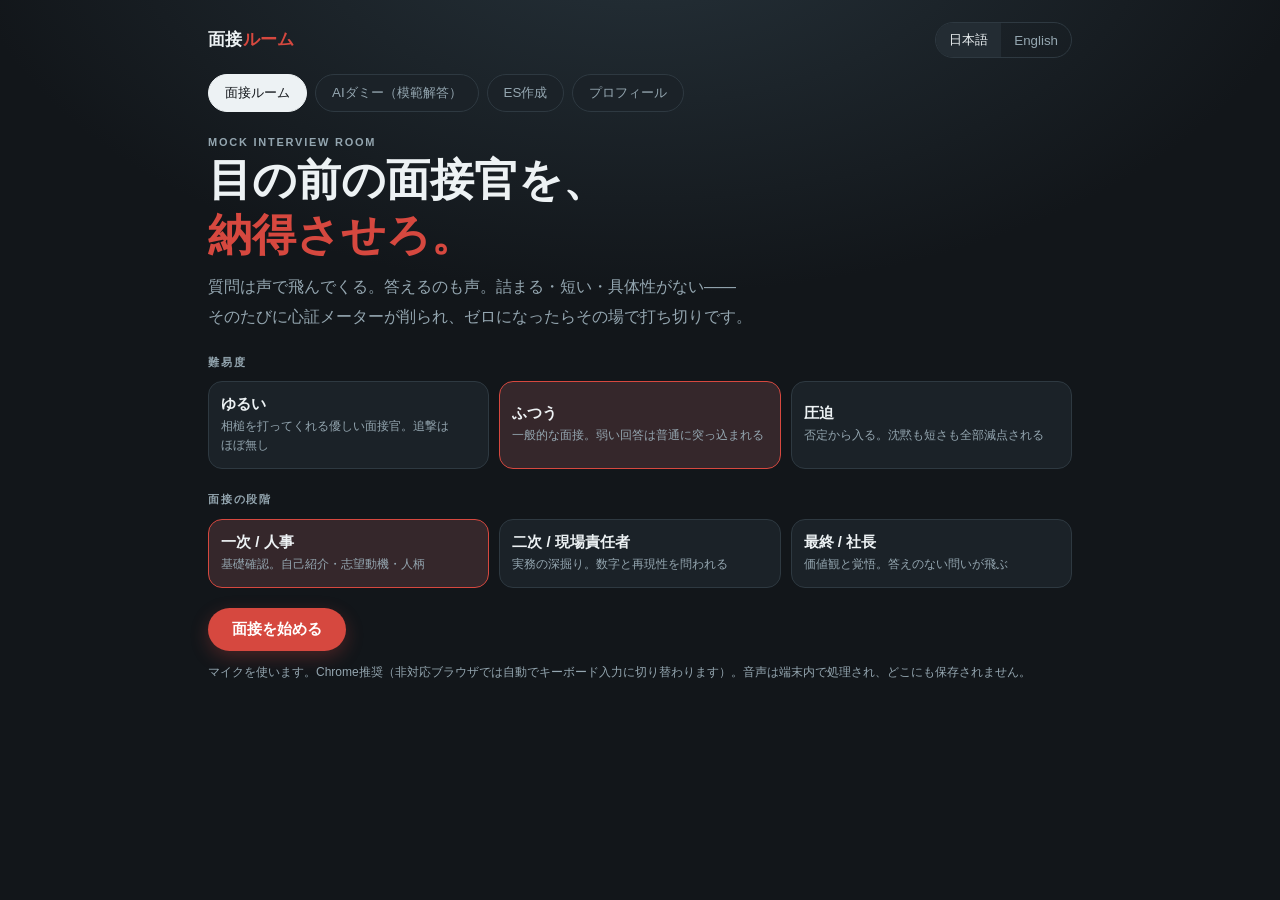
==== index.html @ 60dbf94e "圧迫面接ルーム 叩き台: 面接/AIダミー/ES/プロフィール" ====
<!DOCTYPE html>
<html lang="ja">
<head>
<meta charset="utf-8">
<meta name="viewport" content="width=device-width,initial-scale=1,viewport-fit=cover">
<title>面接ルーム — 圧迫面接 & ES対策</title>
<style>
:root{
  --bg:#12161A; --panel:#1B2228; --panel2:#232C33;
  --ink:#EDF2F4; --sub:#94A6B0; --line:#2E3941;
  --accent:#D6483F; --ok:#4FB286; --warn:#E0A93B; --info:#5C9CD6;
  --ease-out:cubic-bezier(.22,1,.36,1); --spring:cubic-bezier(.34,1.56,.64,1);
}
*{box-sizing:border-box;margin:0;padding:0}
body{
  background:radial-gradient(1100px 620px at 50% -10%,#26323A 0%,transparent 62%),var(--bg);
  color:var(--ink);min-height:100dvh;
  font-family:-apple-system,BlinkMacSystemFont,"Hiragino Sans","Hiragino Kaku Gothic ProN","Noto Sans JP",Meiryo,sans-serif;
  line-height:1.85;-webkit-font-smoothing:antialiased;
}
body,p,li,td,th,div,span,b,small,summary,button,a,h1,h2,h3,h4,label{
  word-break:auto-phrase;line-break:strict;overflow-wrap:anywhere;
}
h1,h2,h3,h4,.btn,.chip,.pill,.eyebrow,.meterLabel,.hint,.opt .t{text-wrap:balance}
p,.subtitle,.gen{text-wrap:pretty}
.wrap{max-width:900px;margin:0 auto;padding:16px 18px 44px}
.eyebrow{letter-spacing:.16em;font-size:11px;font-weight:800;color:var(--sub)}
.num{font-variant-numeric:tabular-nums}
:focus-visible{outline:2px solid var(--ok);outline-offset:2px}
body[data-lang="ja"] .en{display:none}
body[data-lang="en"] .ja{display:none}

.btn{border:0;border-radius:999px;padding:12px 24px;font-size:15px;font-weight:800;
  background:var(--accent);color:#fff;cursor:pointer;font-family:inherit;
  transition:transform .12s var(--spring),box-shadow .12s ease,background .12s ease;
  box-shadow:0 6px 18px rgba(214,72,63,.28)}
.btn:hover{transform:translateY(-2px);box-shadow:0 12px 26px rgba(214,72,63,.34)}
.btn:active{transform:translateY(0) scale(.98)}
.btn.ghost{background:transparent;color:var(--sub);border:1px solid var(--line);box-shadow:none}
.btn.ghost:hover{color:var(--ink);border-color:var(--sub)}
.btn.sm{padding:8px 16px;font-size:13px}
.btn[disabled]{opacity:.4;pointer-events:none}
.card{background:var(--panel);border:1px solid var(--line);border-radius:16px;padding:18px}
.hint{font-size:12px;color:var(--sub)}
input[type=text],textarea,select{background:var(--panel);border:1px solid var(--line);border-radius:12px;
  padding:11px 13px;color:var(--ink);font-size:15px;font-family:inherit;width:100%}
textarea{resize:vertical;min-height:74px;line-height:1.7}
label .lb{font-size:12px;font-weight:800;color:var(--sub);display:block;margin-bottom:5px}

/* ヘッダ / タブ */
header{display:flex;align-items:center;gap:10px;flex-wrap:wrap;padding:6px 0 16px}
.logo{font-weight:900;font-size:17px;letter-spacing:.02em}
.logo span{color:var(--accent)}
.langsw{margin-left:auto;display:flex;border:1px solid var(--line);border-radius:999px;overflow:hidden}
.langsw button{background:transparent;border:0;color:var(--sub);font:800 12px/1 inherit;padding:8px 13px;cursor:pointer}
.langsw button[aria-pressed="true"]{background:var(--panel2);color:var(--ink)}
nav.tabs{display:flex;gap:8px;flex-wrap:wrap;margin-bottom:20px}
nav.tabs button{background:var(--panel);border:1px solid var(--line);border-radius:999px;color:var(--sub);
  font:800 13px/1.4 inherit;padding:9px 16px;cursor:pointer;transition:all .15s var(--ease-out)}
nav.tabs button:hover{color:var(--ink)}
nav.tabs button[aria-pressed="true"]{background:var(--ink);color:#12161A;border-color:var(--ink)}
.view{display:none;flex-direction:column;gap:18px}
.view.on{display:flex}

/* スタート */
.title{font-size:clamp(28px,6.6vw,44px);line-height:1.25;font-weight:900}
.title b{color:var(--accent)}
.lead{color:var(--sub);max-width:62ch}
.group{display:flex;flex-direction:column;gap:9px}
.opts{display:grid;grid-template-columns:repeat(3,1fr);gap:10px}
.opt{background:var(--panel);border:1px solid var(--line);border-radius:14px;padding:13px 12px;
  cursor:pointer;text-align:left;color:var(--ink);font-family:inherit;
  transition:transform .16s var(--ease-out),border-color .16s ease,background .16s ease}
.opt:hover{transform:translateY(-3px);border-color:var(--sub)}
.opt[aria-pressed="true"]{border-color:var(--accent);background:color-mix(in srgb,var(--accent) 14%,var(--panel))}
.opt .t{font-weight:800;font-size:15px}
.opt .d{font-size:12px;color:var(--sub);line-height:1.6;margin-top:3px}

/* 面接ルーム */
.topbar{display:flex;align-items:center;gap:12px;flex-wrap:wrap}
.pill{background:var(--panel);border:1px solid var(--line);border-radius:999px;
  padding:5px 13px;font-size:12px;font-weight:700;color:var(--sub);white-space:nowrap}
.meterBox{flex:1;min-width:190px}
.meterLabel{display:flex;justify-content:space-between;font-size:11px;font-weight:800;color:var(--sub);letter-spacing:.08em}
.meterTrack{height:10px;background:#0C1013;border-radius:999px;overflow:hidden;border:1px solid var(--line)}
.meterFill{height:100%;width:100%;background:var(--ok);border-radius:999px;transition:width .5s var(--ease-out),background .5s ease}
.stage{position:relative;display:grid;place-items:center}
.stage::before{content:"";position:absolute;top:6%;width:min(420px,80vw);aspect-ratio:1;border-radius:50%;
  background:radial-gradient(circle,rgba(255,255,255,.075),transparent 70%);filter:blur(4px)}
.desk{position:absolute;bottom:0;width:min(660px,102%);height:52px;border-radius:14px 14px 0 0;
  background:linear-gradient(#2C373F,#1A2127);border:1px solid var(--line);border-bottom:0}
svg.face{position:relative;width:min(320px,70vw);display:block;
  filter:drop-shadow(0 22px 40px rgba(0,0,0,.5));animation:enter .8s var(--ease-out) both}
@keyframes enter{from{opacity:0;transform:translateY(22px) scale(.96)}to{opacity:1;transform:none}}
.brow,.mouth,.eyelid{transition:transform .45s var(--ease-out),d .45s var(--ease-out),opacity .3s ease}
.face.talking .mouth{animation:talk .34s ease-in-out infinite alternate;transform-origin:center}
@keyframes talk{from{transform:scaleY(.45)}to{transform:scaleY(1.25)}}
.subtitle{background:var(--panel);border:1px solid var(--line);border-left:4px solid var(--accent);
  border-radius:12px;padding:14px 16px;font-size:clamp(16px,3.9vw,20px);font-weight:700;min-height:70px}
.subtitle .tr{display:block;font-size:13px;font-weight:600;color:var(--sub);margin-top:6px;line-height:1.6}
.you{background:var(--panel2);border:1px solid var(--line);border-radius:12px;padding:12px 15px;
  font-size:15px;color:var(--sub);min-height:56px}
.you b{color:var(--ink);font-weight:600}
.controls{display:flex;gap:9px;align-items:center;flex-wrap:wrap}
.mic{width:11px;height:11px;border-radius:50%;background:#4a5860;flex:none}
.mic.live{background:var(--accent);box-shadow:0 0 0 6px rgba(214,72,63,.16)}
.flash{animation:flash .5s var(--ease-out)}
@keyframes flash{0%{box-shadow:0 0 0 0 rgba(214,72,63,.55)}100%{box-shadow:0 0 0 26px rgba(214,72,63,0)}}
.dummy{background:color-mix(in srgb,var(--info) 12%,var(--panel));border:1px solid color-mix(in srgb,var(--info) 40%,var(--line));
  border-radius:12px;padding:13px 16px;font-size:15px;display:none}
.dummy.on{display:block}
.dummy .h{font-size:11px;font-weight:800;letter-spacing:.14em;color:var(--info);margin-bottom:6px}

/* 結果 */
.verdict{font-size:clamp(26px,6.4vw,40px);font-weight:900;line-height:1.3}
.bars{display:flex;flex-direction:column;gap:12px}
.bar .lab{display:flex;justify-content:space-between;font-size:13px;font-weight:700;gap:10px}
.bar .tr{height:8px;background:#0C1013;border-radius:999px;overflow:hidden;border:1px solid var(--line);margin-top:5px}
.bar .fl{height:100%;border-radius:999px}
.log{display:flex;flex-direction:column;gap:13px;max-height:340px;overflow-y:auto}
.log .q{font-weight:800}.log .a{color:var(--sub);font-size:14px}.log .n{font-size:12px;color:var(--warn)}

/* プロフィール / 生成 */
.form{display:grid;grid-template-columns:1fr 1fr;gap:14px}
.form label{display:block}
.form .full{grid-column:1/-1}
.gen{background:var(--panel2);border:1px solid var(--line);border-radius:12px;padding:16px;
  font-size:15.5px;line-height:1.95;white-space:pre-wrap;min-height:80px}
.gaps{font-size:13px;color:var(--warn);display:flex;flex-direction:column;gap:4px}
.row{display:flex;gap:10px;flex-wrap:wrap;align-items:center}
.count{font-size:12px;font-weight:800;color:var(--sub)}
.chips{display:flex;gap:8px;flex-wrap:wrap}
.chip{background:var(--panel);border:1px solid var(--line);border-radius:999px;padding:7px 14px;
  font-size:13px;font-weight:700;color:var(--sub);cursor:pointer;font-family:inherit;transition:all .15s var(--ease-out)}
.chip:hover{color:var(--ink);border-color:var(--sub)}
.chip[aria-pressed="true"]{background:color-mix(in srgb,var(--info) 18%,var(--panel));border-color:var(--info);color:var(--ink)}
@media(max-width:640px){.opts,.form{grid-template-columns:1fr}}
@media(prefers-reduced-motion:reduce){*{animation:none!important;transition:none!important}}
</style>
</head>
<body data-lang="ja">
<div class="wrap">

<header>
  <div class="logo">面接<span>ルーム</span></div>
  <div class="langsw">
    <button data-lang="ja" aria-pressed="true">日本語</button>
    <button data-lang="en" aria-pressed="false">English</button>
  </div>
</header>

<nav class="tabs" id="tabs">
  <button data-view="vInterview" aria-pressed="true"><span class="ja">面接ルーム</span><span class="en">Interview</span></button>
  <button data-view="vDummy"><span class="ja">AIダミー（模範解答）</span><span class="en">AI Stand-in</span></button>
  <button data-view="vEs"><span class="ja">ES作成</span><span class="en">Application Essay</span></button>
  <button data-view="vProfile"><span class="ja">プロフィール</span><span class="en">My Profile</span></button>
</nav>

<!-- ============ 面接 ============ -->
<section class="view on" id="vInterview">
  <div id="setup" style="display:flex;flex-direction:column;gap:20px">
    <div>
      <p class="eyebrow">MOCK INTERVIEW ROOM</p>
      <h1 class="title"><span class="ja">目の前の面接官を、<br><b>納得させろ。</b></span><span class="en">Convince the<br><b>interviewer in front of you.</b></span></h1>
      <p class="lead" style="margin-top:10px">
        <span class="ja">質問は声で飛んでくる。答えるのも声。詰まる・短い・具体性がない——そのたびに心証メーターが削られ、ゼロになったらその場で打ち切りです。</span>
        <span class="en">Questions come by voice. You answer by voice. Freezing, short answers, or vague ones drain the interviewer's impression meter — hit zero and the interview is cut off on the spot.</span>
      </p>
    </div>

    <div class="group">
      <p class="eyebrow"><span class="ja">難易度</span><span class="en">DIFFICULTY</span></p>
      <div class="opts" id="optLevel">
        <button class="opt" data-v="1"><span class="t"><span class="ja">ゆるい</span><span class="en">Gentle</span></span>
          <div class="d"><span class="ja">相槌を打ってくれる優しい面接官。追撃はほぼ無し</span><span class="en">A kind interviewer who nods along. Almost no follow-up pressure.</span></div></button>
        <button class="opt" data-v="2" aria-pressed="true"><span class="t"><span class="ja">ふつう</span><span class="en">Normal</span></span>
          <div class="d"><span class="ja">一般的な面接。弱い回答は普通に突っ込まれる</span><span class="en">A standard interview. Weak answers get challenged.</span></div></button>
        <button class="opt" data-v="3"><span class="t"><span class="ja">圧迫</span><span class="en">Stress</span></span>
          <div class="d"><span class="ja">否定から入る。沈黙も短さも全部減点される</span><span class="en">Starts from doubt. Silence and short answers all cost you.</span></div></button>
      </div>
    </div>

    <div class="group">
      <p class="eyebrow"><span class="ja">面接の段階</span><span class="en">ROUND</span></p>
      <div class="opts" id="optStage">
        <button class="opt" data-v="1" aria-pressed="true"><span class="t"><span class="ja">一次 / 人事</span><span class="en">1st / HR</span></span>
          <div class="d"><span class="ja">基礎確認。自己紹介・志望動機・人柄</span><span class="en">Basics: self-intro, motivation, personality.</span></div></button>
        <button class="opt" data-v="2"><span class="t"><span class="ja">二次 / 現場責任者</span><span class="en">2nd / Manager</span></span>
          <div class="d"><span class="ja">実務の深掘り。数字と再現性を問われる</span><span class="en">Deep dive on your work. Numbers and repeatability.</span></div></button>
        <button class="opt" data-v="3"><span class="t"><span class="ja">最終 / 社長</span><span class="en">Final / CEO</span></span>
          <div class="d"><span class="ja">価値観と覚悟。答えのない問いが飛ぶ</span><span class="en">Values and resolve. Questions with no right answer.</span></div></button>
      </div>
    </div>

    <div>
      <button class="btn" id="start"><span class="ja">面接を始める</span><span class="en">Start the interview</span></button>
      <p class="hint" style="margin-top:10px">
        <span class="ja">マイクを使います。Chrome推奨（非対応ブラウザでは自動でキーボード入力に切り替わります）。音声は端末内で処理され、どこにも保存されません。</span>
        <span class="en">Uses your microphone. Chrome recommended — on other browsers it falls back to typing. Nothing you say is stored anywhere.</span>
      </p>
    </div>
  </div>

  <div id="room" style="display:none;flex-direction:column;gap:13px">
    <div class="topbar">
      <span class="pill" id="pillStage">—</span>
      <span class="pill" id="pillQ">Q1 / 5</span>
      <div class="meterBox">
        <div class="meterLabel"><span><span class="ja">面接官の心証</span><span class="en">IMPRESSION</span></span><span class="num" id="meterNum">100</span></div>
        <div class="meterTrack"><div class="meterFill" id="meterFill"></div></div>
      </div>
    </div>

    <div class="stage" id="stageEl">
      <div class="desk"></div>
      <svg class="face" id="face" viewBox="0 0 300 300" aria-label="面接官">
        <path d="M150 196c-46 0-84 27-95 66h190c-11-39-49-66-95-66z" fill="#2B3942"/>
        <path d="M150 196l-22 10 22 30 22-30-22-10z" fill="#F2F4F5"/>
        <path id="tie" d="M150 216l-9 14 9 42 9-42-9-14z" fill="#C23B33"/>
        <rect x="134" y="176" width="32" height="30" rx="12" fill="#E4B996"/>
        <ellipse cx="150" cy="126" rx="62" ry="70" fill="#F0C9A4"/>
        <path id="hair" d="M88 118c0-40 27-64 62-64s62 24 62 64c0-14-10-22-24-25-16-4-24-9-38-9s-24 5-38 9c-14 3-24 11-24 25z" fill="#20282D"/>
        <ellipse cx="88" cy="130" rx="8" ry="12" fill="#E4B996"/>
        <ellipse cx="212" cy="130" rx="8" ry="12" fill="#E4B996"/>
        <g class="brow" id="browL"><rect x="105" y="104" width="34" height="7" rx="3.5" fill="#20282D"/></g>
        <g class="brow" id="browR"><rect x="161" y="104" width="34" height="7" rx="3.5" fill="#20282D"/></g>
        <ellipse cx="122" cy="128" rx="9" ry="10.5" fill="#fff"/>
        <ellipse cx="178" cy="128" rx="9" ry="10.5" fill="#fff"/>
        <circle cx="122" cy="129" r="5.2" fill="#1B2226"/>
        <circle cx="178" cy="129" r="5.2" fill="#1B2226"/>
        <rect class="eyelid" id="lidL" x="112" y="112" width="20" height="0" fill="#F0C9A4"/>
        <rect class="eyelid" id="lidR" x="168" y="112" width="20" height="0" fill="#F0C9A4"/>
        <g id="glasses" opacity="0" stroke="#39464E" stroke-width="3" fill="none">
          <circle cx="122" cy="128" r="18"/><circle cx="178" cy="128" r="18"/>
          <path d="M140 128h20M104 126l-14-4M196 126l14-4"/>
        </g>
        <path d="M150 132v14c0 4-3 6-7 7" stroke="#D9A87F" stroke-width="3.4" fill="none" stroke-linecap="round"/>
        <path class="mouth" id="mouth" d="M130 170q20 8 40 0" stroke="#8C4A3F" stroke-width="4.6" fill="none" stroke-linecap="round"/>
        <ellipse id="cheekL" cx="112" cy="152" rx="10" ry="6" fill="#EB9B8A" opacity="0"/>
        <ellipse id="cheekR" cx="188" cy="152" rx="10" ry="6" fill="#EB9B8A" opacity="0"/>
      </svg>
    </div>

    <div class="subtitle" id="qText">…</div>
    <div class="you" id="aText"></div>
    <div class="dummy" id="dummyBox"><div class="h">AI DUMMY — <span class="ja">あなたの情報だけで作った答え</span><span class="en">built only from your profile</span></div><div id="dummyText"></div></div>

    <div class="controls">
      <span class="mic" id="micDot"></span>
      <span class="hint" id="statusText">—</span>
      <span style="flex:1"></span>
      <button class="btn ghost sm" id="helpMe"><span class="ja">ダミーに答えてもらう</span><span class="en">Let the stand-in answer</span></button>
      <button class="btn ghost sm" id="skip"><span class="ja">飛ばす</span><span class="en">Skip</span></button>
      <button class="btn sm" id="done"><span class="ja">回答おわり</span><span class="en">Done answering</span></button>
    </div>
    <div id="typeBox" style="display:none"><textarea id="typeIn" placeholder="ここに回答を入力して「回答おわり」／ Type your answer here"></textarea></div>
  </div>

  <div id="result" style="display:none;flex-direction:column;gap:16px">
    <p class="eyebrow">RESULT</p>
    <h2 class="verdict" id="verdict">—</h2>
    <p class="lead" id="verdictNote"></p>
    <div class="card bars" id="bars"></div>
    <div class="card">
      <p class="eyebrow" style="margin-bottom:10px"><span class="ja">やりとりの記録</span><span class="en">TRANSCRIPT</span></p>
      <div class="log" id="logBox"></div>
    </div>
    <div><button class="btn" id="again"><span class="ja">もう一度</span><span class="en">Try again</span></button></div>
  </div>
</section>

<!-- ============ AIダミー ============ -->
<section class="view" id="vDummy">
  <div>
    <p class="eyebrow">AI STAND-IN</p>
    <h1 class="title"><span class="ja">答え方が分からない時は、<br><b>代わりに喋らせる。</b></span><span class="en">Stuck on how to answer?<br><b>Let it speak for you.</b></span></h1>
    <p class="lead" style="margin-top:10px">
      <span class="ja">プロフィールに入れたあなた自身の事実だけを組み立てて、面接官が知りたい順に並べ替えます。書いていないことは一切足しません（＝嘘になりません）。足りない材料はその場で指摘します。</span>
      <span class="en">It assembles only the facts you entered in your profile, reordered the way an interviewer wants to hear them. It never adds anything you did not write — so nothing becomes a lie. Missing material is pointed out instead.</span>
    </p>
  </div>
  <div class="card" style="display:flex;flex-direction:column;gap:14px">
    <label><span class="lb"><span class="ja">質問を選ぶ</span><span class="en">Pick a question</span></span>
      <select id="dqSel"></select></label>
    <div class="row">
      <button class="btn sm" id="dqGen"><span class="ja">答えを作る</span><span class="en">Build the answer</span></button>
      <button class="btn ghost sm" id="dqSpeak"><span class="ja">読み上げる</span><span class="en">Read aloud</span></button>
      <button class="btn ghost sm" id="dqCopy"><span class="ja">コピー</span><span class="en">Copy</span></button>
      <span class="count" id="dqCount"></span>
    </div>
    <div class="gen" id="dqOut"></div>
    <div class="gaps" id="dqGaps"></div>
  </div>
</section>

<!-- ============ ES ============ -->
<section class="view" id="vEs">
  <div>
    <p class="eyebrow">APPLICATION ESSAY</p>
    <h1 class="title"><span class="ja">ESは、<b>設問ごとに型がある。</b></span><span class="en">Every essay prompt<br><b>has its own shape.</b></span></h1>
    <p class="lead" style="margin-top:10px">
      <span class="ja">定番の設問を選ぶと、骨子（何をどの順で書くか）と、あなたの情報で埋めた下書きが出ます。文字数に合わせて伸縮します。そのままコピーして推敲してください。</span>
      <span class="en">Pick a standard prompt and you get the outline (what to write, in what order) plus a draft filled with your own material, stretched or trimmed to the character limit. Copy it and polish.</span>
    </p>
  </div>
  <div class="card" style="display:flex;flex-direction:column;gap:14px">
    <div class="group"><span class="lb"><span class="ja">設問</span><span class="en">Prompt</span></span>
      <div class="chips" id="esChips"></div></div>
    <div class="row">
      <label style="flex:1;min-width:150px"><span class="lb"><span class="ja">文字数</span><span class="en">Character limit</span></span>
        <select id="esLen"><option value="200">200字</option><option value="400" selected>400字</option><option value="600">600字</option><option value="800">800字</option></select></label>
      <button class="btn sm" id="esGen" style="align-self:flex-end"><span class="ja">下書きを作る</span><span class="en">Draft it</span></button>
      <button class="btn ghost sm" id="esCopy" style="align-self:flex-end"><span class="ja">コピー</span><span class="en">Copy</span></button>
      <span class="count" id="esCount" style="align-self:flex-end"></span>
    </div>
    <div class="card" style="background:var(--panel2)"><p class="eyebrow" style="margin-bottom:8px"><span class="ja">骨子</span><span class="en">OUTLINE</span></p><div id="esOutline" class="hint" style="font-size:13.5px"></div></div>
    <div class="gen" id="esOut"></div>
    <div class="gaps" id="esGaps"></div>
  </div>
</section>

<!-- ============ プロフィール ============ -->
<section class="view" id="vProfile">
  <div>
    <p class="eyebrow">MY PROFILE</p>
    <h1 class="title"><span class="ja">材料を、<b>先に置いておく。</b></span><span class="en">Put your material<br><b>in place first.</b></span></h1>
    <p class="lead" style="margin-top:10px">
      <span class="ja">ここに入れた内容だけがAIダミーとESに使われます。埋めるほど答えが厚くなります。この端末のブラウザにだけ保存され、送信はされません。</span>
      <span class="en">Only what you enter here is used by the stand-in and the essay drafts. The more you fill in, the richer the answers. Saved in this browser only — nothing is sent anywhere.</span>
    </p>
  </div>
  <div class="card">
    <div class="form" id="pForm"></div>
    <div class="row" style="margin-top:16px">
      <button class="btn sm" id="pSave"><span class="ja">保存する</span><span class="en">Save</span></button>
      <span class="hint" id="pSaved"></span>
    </div>
  </div>
</section>

</div>
<script>
"use strict";
/* ===================== プロフィール項目 ===================== */
const FIELDS = [
  {k:"name",  ja:"名前（呼ばれ方）", en:"Name", ph:"山田 / Nguyen", half:1},
  {k:"belong",ja:"所属・経歴", en:"Affiliation / background", ph:"〇〇大学 経済学部3年 ／ 営業3年", half:1},
  {k:"role",  ja:"志望職種", en:"Target role", ph:"Webディレクター", half:1},
  {k:"lang",  ja:"日本語レベル（外国籍の方）", en:"Japanese level (non-native)", ph:"N2・会議は問題なし", half:1},
  {k:"s1",    ja:"強み①", en:"Strength 1", ph:"人を巻き込む力", half:1},
  {k:"s2",    ja:"強み②", en:"Strength 2", ph:"数字で改善する力", half:1},
  {k:"epi",   ja:"一番語れる経験（何をしたか）", en:"Your strongest experience (what you did)", ph:"サークルの集客が落ちていたので、SNS運用を引き受けて週3投稿に変えた", area:1},
  {k:"num",   ja:"その結果（数字で）", en:"The result (in numbers)", ph:"来場が月20人→45人に増えた", area:1},
  {k:"learn", ja:"そこから学んだこと", en:"What you learned", ph:"仮説を数字で確かめてから動くと早い", area:1},
  {k:"fail",  ja:"うまくいかなかった経験と、その後", en:"A failure, and what you did after", ph:"最初の1ヶ月は自己流でやって反応ゼロ。分析してから作り直した", area:1},
  {k:"why",   ja:"その業界・会社を志望する理由（きっかけ）", en:"Why this industry / company", ph:"自分が使って助かったサービスだから", area:1},
  {k:"future",ja:"入社後にやりたいこと", en:"What you want to do after joining", ph:"まず現場を覚えて、3年で企画を任される人になる", area:1},
  {k:"weak",  ja:"苦手なこと／短所", en:"Weakness", ph:"抱え込みがち", half:1},
  {k:"weakfix",ja:"その短所への対処", en:"How you handle it", ph:"週1で進捗を共有する習慣にした", half:1},
  {k:"motto", ja:"仕事で譲れないこと", en:"What you will not compromise on", ph:"約束した期日は守る", half:1},
  {k:"home",  ja:"出身・持ち込める視点（任意）", en:"Where you're from / perspective you bring (optional)", ph:"ベトナム出身。日本と現地の橋渡しができる", half:1}
];
const P = {};
function loadProfile(){ try{ Object.assign(P, JSON.parse(localStorage.getItem("mensetsu_profile")||"{}")); }catch(e){} }
function saveProfile(){ localStorage.setItem("mensetsu_profile", JSON.stringify(P)); }
function has(k){ return !!(P[k] && P[k].trim()); }
function v(k){ return (P[k]||"").trim().replace(/[。.]\s*$/,""); }

/* ===================== 質問データ ===================== */
const STAGES = {
  1:{ja:"一次面接",en:"1st round",who:{ja:"人事担当",en:"HR"},tie:"#3B6FA8",hair:"#2A3238",glasses:0,pitch:1.0,base:100},
  2:{ja:"二次面接",en:"2nd round",who:{ja:"現場責任者",en:"Hiring manager"},tie:"#4A7A5C",hair:"#20282D",glasses:1,pitch:.92,base:95},
  3:{ja:"最終面接",en:"Final round",who:{ja:"社長",en:"CEO"},tie:"#8A2F2A",hair:"#5A6068",glasses:1,pitch:.82,base:90}
};
const Q = {
 1:[{c:"intro",  ja:"では、自己紹介を1分程度でお願いします。", en:"Please introduce yourself in about a minute."},
    {c:"motive", ja:"当社を志望した理由を教えてください。", en:"Why did you apply to our company?"},
    {c:"strength",ja:"あなたの強みと、それを裏付けるエピソードを教えてください。", en:"What is your strength, and what backs it up?"},
    {c:"weak",   ja:"ご自身の短所は何だと思いますか。", en:"What would you say your weakness is?"},
    {c:"quit",   ja:"学生時代に力を入れたことを教えてください。", en:"What did you put the most effort into as a student?"},
    {c:"team",   ja:"チームで意見が対立したとき、どう振る舞いましたか。", en:"When your team disagreed, how did you act?"},
    {c:"other",  ja:"他社の選考状況を教えてください。当社は第一志望ですか。", en:"How are your other applications going? Are we your first choice?"}],
 2:[{c:"result", ja:"直近で一番成果を出した仕事を、数字を交えて説明してください。", en:"Describe your biggest recent result, with numbers."},
    {c:"repeat", ja:"その成果は、あなたがいなくても出ていたのでは？", en:"Wouldn't that result have happened without you?"},
    {c:"fail",   ja:"うまくいかなかった案件について聞かせてください。原因はどこにありましたか。", en:"Tell me about something that failed. What caused it?"},
    {c:"prio",   ja:"限られた時間で優先順位をつける基準は何ですか。", en:"How do you decide priorities when time is short?"},
    {c:"plan",   ja:"現場に入って最初の3ヶ月で、何をしますか。", en:"What would you do in your first three months here?"},
    {c:"boss",   ja:"年下の上司の指示に納得できない時、どうしますか。", en:"What if you disagree with a younger manager's instruction?"},
    {c:"value",  ja:"あなたを採用すると、当社の何がどう変わりますか。", en:"If we hire you, what changes for us?"}],
 3:[{c:"motto",  ja:"あなたが仕事で絶対に譲れないものは何ですか。", en:"What will you never compromise on at work?"},
    {c:"future", ja:"10年後、どうなっていたいですか。それは当社で叶いますか。", en:"Where do you want to be in ten years? Can we get you there?"},
    {c:"fail",   ja:"これまでの人生で、一番の失敗は何でしたか。", en:"What has been your biggest failure?"},
    {c:"choice", ja:"お金と裁量、どちらか一つしか手に入らないなら、どちらを選びますか。", en:"Money or autonomy — if you could only have one, which?"},
    {c:"critic", ja:"うちの会社の弱点は何だと思いますか。遠慮なくどうぞ。", en:"What do you think our weakness is? Be blunt."},
    {c:"crisis", ja:"経営が傾いた時、あなたは残りますか。辞めますか。", en:"If the company were in trouble, would you stay or leave?"},
    {c:"sell",   ja:"最後に、私を説得してください。なぜあなたを採るべきですか。", en:"Finally — convince me. Why should we hire you?"}]
};
const JAB = {
  short:["それだけですか。もう少し中身をお願いします。","……以上ですか？ それで伝わると思いますか。","短いですね。準備、してきました？"],
  silence:["黙られると、評価のしようがないんですが。","……時間、限られてるんですけどね。","答えられない、ということでいいですか。"],
  filler:["いま、自信がなさそうに聞こえましたが。","『たぶん』ということは、確証はないんですね。","言い切れないんですか。"],
  vague:["具体的な数字は出せますか。","それ、誰でも言えますよね。何がどれだけ変わったんですか。","抽象的ですね。実例を一つ。"],
  push:["それ、さっきの話と矛盾していませんか。","で、結論は。","うーん……弱いですね。他には。"]
};
const SOFT=["なるほど、ありがとうございます。","はい、よくわかりました。","いいですね。ではもう少しだけ。"];
const FILLER_RE=/(えー|えっと|あのー|あの、|まあ|なんか|たぶん|ちょっと|みたいな|かなと)/g;
const CONCRETE_RE=/([0-9０-９]+|%|％|円|名|件|倍|割|人)/g;

/* ===================== ダミー生成エンジン ===================== */
/* 使うのは P に入っている事実だけ。無い項目は文ごと落とす（＝嘘を作らない）。 */
function build(parts){
  const used = parts.filter(p => p.t).map(p => p.t);
  const gaps = parts.filter(p => !p.t && p.need).map(p => p.need);
  return {text: used.join(""), gaps};
}
const G = {
  intro: () => build([
    {t: has("belong") ? `${v("belong")}の${v("name")||"わたし"}と申します。` : null, need:"belong"},
    {t: has("s1") ? `強みは${v("s1")}${has("s2")?`と${v("s2")}`:""}です。` : null, need:"s1"},
    {t: has("epi") ? `${v("epi")}という経験があり、` : null, need:"epi"},
    {t: has("num") ? `結果として${v("num")}という形になりました。` : null, need:"num"},
    {t: has("role") ? `本日は${v("role")}として応募しています。よろしくお願いいたします。` : "よろしくお願いいたします。"}
  ]),
  motive: () => build([
    {t: has("why") ? `${v("why")}、というのが最初のきっかけです。` : null, need:"why"},
    {t: has("epi") ? `${v("epi")}という経験を通して、この仕事に必要なことが少し分かってきました。` : null, need:"epi"},
    {t: has("role") ? `その延長線上に${v("role")}という仕事があると考えています。` : null, need:"role"},
    {t: has("future") ? `入社後は${v("future")}と考えています。` : null, need:"future"}
  ]),
  strength: () => build([
    {t: has("s1") ? `強みは${v("s1")}です。` : null, need:"s1"},
    {t: has("epi") ? `具体的には、${v("epi")}。` : null, need:"epi"},
    {t: has("num") ? `その結果、${v("num")}。` : null, need:"num"},
    {t: has("learn") ? `この経験から、${v("learn")}ということを学びました。` : null, need:"learn"},
    {t: has("role") ? `${v("role")}の仕事でも、同じやり方で貢献できると考えています。` : null}
  ]),
  weak: () => build([
    {t: has("weak") ? `短所は${v("weak")}ところです。` : null, need:"weak"},
    {t: has("fail") ? `実際に、${v("fail")}という失敗もしました。` : null, need:"fail"},
    {t: has("weakfix") ? `そこからは${v("weakfix")}ようにしていて、いまは同じ失敗は起きていません。` : null, need:"weakfix"}
  ]),
  quit: () => build([
    {t: has("epi") ? `${v("epi")}ということに力を入れていました。` : null, need:"epi"},
    {t: has("fail") ? `最初からうまくいったわけではなく、${v("fail")}。` : null, need:"fail"},
    {t: has("num") ? `最終的には${v("num")}ところまで持っていけました。` : null, need:"num"},
    {t: has("learn") ? `${v("learn")}というのが、そこで得たものです。` : null, need:"learn"}
  ]),
  team: () => build([
    {t: has("epi") ? `${v("epi")}という場面で、進め方について意見が割れたことがあります。` : null, need:"epi"},
    {t: `まず相手が何を心配しているのかを先に聞いて、目的に立ち返って判断しました。`},
    {t: has("num") ? `結果は${v("num")}という形で出ています。` : null, need:"num"},
    {t: has("learn") ? `${v("learn")}と考えています。` : null, need:"learn"}
  ]),
  other: () => build([
    {t: has("role") ? `${v("role")}に絞って、同じ領域で数社受けています。` : `同じ領域で数社受けています。`},
    {t: has("why") ? `その中で御社が第一志望です。${v("why")}という理由が、他社にはないからです。` : null, need:"why"},
    {t: `選考状況は正直にお伝えしますので、必要でしたらいつでもお聞きください。`}
  ]),
  result: () => build([
    {t: has("epi") ? `${v("epi")}という取り組みです。` : null, need:"epi"},
    {t: has("num") ? `数字では、${v("num")}という結果になりました。` : null, need:"num"},
    {t: has("learn") ? `再現できる部分は、${v("learn")}という点だと思っています。` : null, need:"learn"}
  ]),
  repeat: () => build([
    {t: has("epi") ? `その中で私が担ったのは、${v("epi")}という部分です。` : null, need:"epi"},
    {t: `誰かがやれば出た成果か、と言われると、やる人がいなかったのが事実です。`},
    {t: has("num") ? `動かした前後で${v("num")}という差が出ています。` : null, need:"num"},
    {t: has("learn") ? `${v("learn")}という判断が効いたと考えています。` : null, need:"learn"}
  ]),
  fail: () => build([
    {t: has("fail") ? `${v("fail")}というのが、一番の失敗です。` : null, need:"fail"},
    {t: has("weak") ? `原因は、私の${v("weak")}ところにありました。` : null, need:"weak"},
    {t: has("weakfix") ? `いまは${v("weakfix")}ようにしています。` : null, need:"weakfix"},
    {t: has("learn") ? `${v("learn")}というのが、そこで得た教訓です。` : null, need:"learn"}
  ]),
  prio: () => build([
    {t: has("motto") ? `判断の軸は、${v("motto")}という一点です。` : null, need:"motto"},
    {t: `そのうえで、後から取り返せないものから先に手をつけます。`},
    {t: has("epi") ? `${v("epi")}という場面でも、同じ順番で決めました。` : null, need:"epi"}
  ]),
  plan: () => build([
    {t: has("future") ? `まずは${v("future")}という方向で考えています。` : null, need:"future"},
    {t: `最初の1ヶ月は覚えることと、既にうまくいっている型を壊さないことに使います。`},
    {t: has("s1") ? `2ヶ月目以降は、強みである${v("s1")}を活かせる箇所を探して、小さく試したいです。` : null, need:"s1"}
  ]),
  boss: () => build([
    {t: `年齢は関係なく、まず意図を確認します。`},
    {t: has("motto") ? `そのうえで${v("motto")}という点に反する場合だけ、事実と代案を持って一度だけ相談します。` : null, need:"motto"},
    {t: `決まったあとは、決まった通りにやり切ります。`}
  ]),
  value: () => build([
    {t: has("s1") ? `${v("s1")}という強みを、` : null, need:"s1"},
    {t: has("role") ? `${v("role")}の現場に持ち込めます。` : `現場に持ち込めます。`},
    {t: has("num") ? `前職・前の活動では${v("num")}という変化を作りました。` : null, need:"num"},
    {t: has("home") ? `加えて、${v("home")}という視点も出せます。` : null}
  ]),
  motto: () => build([
    {t: has("motto") ? `${v("motto")}、という点です。` : null, need:"motto"},
    {t: has("fail") ? `これは、${v("fail")}という経験から来ています。` : null, need:"fail"},
    {t: has("learn") ? `${v("learn")}ということを、身をもって知ったからです。` : null, need:"learn"}
  ]),
  future: () => build([
    {t: has("future") ? `${v("future")}というのが、まず描いている姿です。` : null, need:"future"},
    {t: has("role") ? `10年後は、${v("role")}として判断を任される側になっていたいです。` : null, need:"role"},
    {t: has("why") ? `御社を選んでいるのは、${v("why")}からです。ここでなら近づけると考えています。` : null, need:"why"}
  ]),
  choice: () => build([
    {t: has("motto") ? `裁量を選びます。${v("motto")}という点を自分で守れる状態でないと、結局いい仕事にならないからです。` : `裁量を選びます。自分で決められないと、結局いい仕事にならないからです。`},
    {t: has("epi") ? `${v("epi")}という経験でも、任されたから最後までやり切れました。` : null, need:"epi"}
  ]),
  critic: () => build([
    {t: `外から見える範囲でしか申し上げられませんが、と前置きさせてください。`},
    {t: has("why") ? `${v("why")}という点が魅力である一方、それが伝わる場所が限られているように見えました。` : null, need:"why"},
    {t: has("s1") ? `そこは私の${v("s1")}という強みで手伝える部分だと思っています。` : null, need:"s1"}
  ]),
  crisis: () => build([
    {t: has("motto") ? `${v("motto")}という約束をした相手がいる限り、まずは残って手を動かします。` : `まずは残って手を動かします。`},
    {t: has("fail") ? `${v("fail")}という経験があり、崩れていく途中で何ができるかは少し分かっているつもりです。` : null, need:"fail"},
    {t: `そのうえで、自分がいない方が良い局面なら、それも言える人間でいたいです。`}
  ]),
  sell: () => build([
    {t: has("s1") ? `理由は3つあります。1つ目は${v("s1")}という強みです。` : null, need:"s1"},
    {t: has("num") ? `2つ目は実績で、${v("num")}という結果を出しています。` : null, need:"num"},
    {t: has("why") ? `3つ目は動機です。${v("why")}という点は、他社では代わりになりません。` : null, need:"why"},
    {t: has("future") ? `入社後は${v("future")}という形で返します。よろしくお願いいたします。` : `よろしくお願いいたします。`}
  ])
};
function generate(cat){
  const f = G[cat] || G.strength;
  const r = f();
  if (!r.text) r.text = L()==="en" ? "(Your profile is empty. Fill it in on the My Profile tab.)"
                                   : "（プロフィールが空です。「プロフィール」タブに材料を入れてください。）";
  return r;
}
const FLABEL = Object.fromEntries(FIELDS.map(f => [f.k, f]));
function gapHtml(gaps){
  const uniq = [...new Set(gaps)];
  if (!uniq.length) return "";
  const lang = document.body.dataset.lang;
  const head = lang === "en" ? "Fill these in to make the answer stronger:" : "ここを埋めると答えが厚くなります：";
  return `<div>${head}</div>` + uniq.map(k => `<div>・${FLABEL[k] ? FLABEL[k][lang] : k}</div>`).join("");
}

/* ===================== ES ===================== */
const ES = [
  {k:"gakuchika", ja:"学生時代に力を入れたこと（ガクチカ）", en:"Your biggest effort as a student",
   cats:["quit"], outline:{ja:"結論（何に力を入れたか）→ 状況と課題 → 自分がとった行動 → 数字の結果 → 学びと再現性",en:"Conclusion → situation & problem → your action → result in numbers → what you learned"}},
  {k:"pr", ja:"自己PR", en:"Self-PR", cats:["strength"],
   outline:{ja:"強みの結論 → 裏付けエピソード → 数字 → 学び → 入社後にどう使うか",en:"Your strength → the story behind it → numbers → learning → how you'll apply it"}},
  {k:"motive", ja:"志望動機", en:"Why this company", cats:["motive"],
   outline:{ja:"きっかけ → 自分の経験との接続 → なぜ他社でなくここか → 入社後にやること",en:"The trigger → link to your experience → why here, not elsewhere → what you'll do"}},
  {k:"fail", ja:"挫折経験", en:"A setback you faced", cats:["fail"],
   outline:{ja:"何が起きたか → 原因の自己分析 → やり直した行動 → その後の変化",en:"What happened → your own cause analysis → what you redid → what changed"}},
  {k:"future", ja:"入社後のキャリアプラン", en:"Your plan after joining", cats:["plan","future"],
   outline:{ja:"最初の3ヶ月 → 3年後 → 10年後 → そのために今できていること",en:"First 3 months → year 3 → year 10 → what you can already do"}},
  {k:"strengthweak", ja:"長所と短所", en:"Strengths and weaknesses", cats:["strength","weak"],
   outline:{ja:"長所と裏付け → 短所を正直に → その対処 → 両方を仕事にどう活かすか",en:"Strength + evidence → honest weakness → how you handle it → how both help at work"}}
];
const PAD = {
  gakuchika:["取り組みの中では、まず現状を数字で把握することから始めました。","途中で方針を変える判断も必要でしたが、目的から逆算して決めました。"],
  pr:["この強みは、環境が変わっても持ち運べるものだと考えています。","一人で抱えるのではなく、周囲を巻き込む形で成果につなげてきました。"],
  motive:["説明会や実際のサービスに触れる中で、その印象は具体的なものに変わりました。","働く場所ではなく、何を作る場所なのかで選びたいと考えています。"],
  fail:["当時は原因を外に求めそうになりましたが、振り返ると自分の準備不足でした。","同じ状況になった時に取れる手が増えたことが、一番の収穫です。"],
  future:["短期で成果を焦るより、任される範囲を着実に広げたいと考えています。","そのために、今の段階からできる準備は始めています。"],
  strengthweak:["長所と短所は裏表だと考えていて、どちらも自覚したうえで使い分けたいです。",""]
};
function esDraft(item, limit){
  let gaps = [], out = "";
  item.cats.forEach(c => { const r = generate(c); out += r.text; gaps = gaps.concat(r.gaps); });
  const pads = PAD[item.k] || [];
  let i = 0;
  while (out.length < limit * 0.82 && i < pads.length) { if (pads[i]) out += pads[i]; i++; }
  if (out.length > limit) {                       // 文単位で削る（途中で切らない）
    const sents = out.split(/(?<=。)/); out = "";
    for (const s of sents) { if ((out + s).length > limit) break; out += s; }
  }
  return {text: out, gaps};
}

/* ===================== 面接ロジック ===================== */
const S = {level:2,stage:1,qs:[],i:0,mood:100,jabs:0,answers:[],t0:0,buf:"",rec:null,
           voiceMode:true,listening:false,silenceT:null,hardT:null,firstVoiceAt:0};
const $ = id => document.getElementById(id);
const pick = a => a[Math.floor(Math.random()*a.length)];
const L = () => document.body.dataset.lang;

function paintFace(){
  const st = STAGES[S.stage], m = S.mood;
  $("tie").setAttribute("fill", st.tie); $("hair").setAttribute("fill", st.hair);
  $("glasses").style.opacity = st.glasses;
  const angry = Math.max(0, Math.min(1, (60 - m)/60)), happy = Math.max(0, Math.min(1, (m - 70)/30));
  $("browL").style.transformOrigin = "139px 107px"; $("browR").style.transformOrigin = "161px 107px";
  $("browL").style.transform = `translate(${2*angry}px,${6*angry-4*happy}px) rotate(${10*angry-4*happy}deg)`;
  $("browR").style.transform = `translate(${-2*angry}px,${6*angry-4*happy}px) rotate(${-10*angry+4*happy}deg)`;
  $("mouth").setAttribute("d", `M130 ${170+3*angry}q20 ${8*happy-12*angry} 40 0`);
  $("lidL").setAttribute("height", 6*angry); $("lidR").setAttribute("height", 6*angry);
  $("cheekL").style.opacity = .55*happy; $("cheekR").style.opacity = .55*happy;
}
function meter(){
  S.mood = Math.max(0, Math.min(100, S.mood));
  $("meterNum").textContent = Math.round(S.mood);
  $("meterFill").style.width = S.mood + "%";
  $("meterFill").style.background = S.mood > 60 ? "var(--ok)" : S.mood > 30 ? "var(--warn)" : "var(--accent)";
  paintFace();
}
function hit(d){
  S.mood += d; meter();
  if (d < -3){ $("stageEl").classList.remove("flash"); void $("stageEl").offsetWidth; $("stageEl").classList.add("flash"); }
}
function speak(text, then, sub){
  $("qText").innerHTML = text.replace(/</g,"&lt;") + (sub ? `<span class="tr">${sub}</span>` : "");
  $("face").classList.add("talking");
  const finish = () => { $("face").classList.remove("talking"); then && then(); };
  if (!window.speechSynthesis){ setTimeout(finish, 1200 + text.length*90); return; }
  speechSynthesis.cancel();
  const u = new SpeechSynthesisUtterance(text);
  u.lang = "ja-JP";
  u.rate = 0.95 + (S.level-2)*0.06;
  u.pitch = STAGES[S.stage].pitch - (S.level-2)*0.05;
  const jv = speechSynthesis.getVoices().find(x => /ja[-_]JP/i.test(x.lang)); if (jv) u.voice = jv;
  let done = false;
  u.onend = () => { if (!done){ done = true; finish(); } };
  u.onerror = u.onend;
  speechSynthesis.speak(u);
  setTimeout(() => { if (!done){ done = true; finish(); } }, 1500 + text.length*190);  // onendが来ない環境の保険
}
const SR = window.SpeechRecognition || window.webkitSpeechRecognition;
function setupRec(){
  if (!SR){ S.voiceMode = false; $("typeBox").style.display = "block"; return; }
  const r = new SR(); r.lang = "ja-JP"; r.continuous = true; r.interimResults = true;
  r.onresult = e => {
    let interim = "";
    for (let i = e.resultIndex; i < e.results.length; i++){
      const t = e.results[i][0].transcript;
      if (e.results[i].isFinal) S.buf += t; else interim += t;
    }
    if (!S.firstVoiceAt) S.firstVoiceAt = performance.now();
    $("aText").innerHTML = "<b>" + (S.buf + interim).replace(/</g,"&lt;") + "</b>";
    clearTimeout(S.silenceT); S.silenceT = setTimeout(() => finishAnswer(false), 3200);
  };
  r.onerror = ev => {
    if (ev.error === "not-allowed" || ev.error === "service-not-allowed"){
      S.voiceMode = false; $("typeBox").style.display = "block";
      $("statusText").textContent = L()==="en" ? "Mic unavailable — switched to typing." : "マイクが使えないのでキーボード入力に切り替えました";
    }
  };
  r.onend = () => { if (S.listening){ try{ r.start(); }catch(e){} } };
  S.rec = r;
}
function listen(){
  S.buf = ""; S.firstVoiceAt = 0; S.t0 = performance.now();
  $("aText").innerHTML = `<span style="opacity:.5">${L()==="en"?"(your answer appears here)":"（回答をどうぞ）"}</span>`;
  $("done").disabled = false;
  if (S.voiceMode){
    S.listening = true; $("micDot").classList.add("live");
    $("statusText").textContent = L()==="en" ? "Listening… (auto-submits 3s after you stop)" : "聞いています…（話し終えて3秒で自動確定）";
    try{ S.rec.start(); }catch(e){}
  } else {
    $("typeIn").value = ""; $("typeIn").focus();
    $("statusText").textContent = L()==="en" ? 'Type, then press "Done answering".' : "入力して「回答おわり」を押してください";
  }
  clearTimeout(S.hardT);
  S.hardT = setTimeout(() => { if (!S.buf.trim() && !S.firstVoiceAt) finishAnswer(true); }, 12000);
}
function stopListen(){
  S.listening = false; clearTimeout(S.silenceT); clearTimeout(S.hardT);
  $("micDot").classList.remove("live");
  if (S.rec){ try{ S.rec.stop(); }catch(e){} }
}
function evaluate(text, latency, silent){
  const len = text.replace(/\s/g,"").length;
  const fillers = (text.match(FILLER_RE)||[]).length;
  const concrete = (text.match(CONCRETE_RE)||[]).length;
  const k = [1.4,1,.7][S.level-1];
  let d = 0, reason = null;
  if (silent || len === 0){ d -= 22/k; reason = "silence"; }
  else {
    if (len < 40){ d -= 12/k; reason = "short"; } else if (len > 90) d += 5;
    if (fillers >= 3){ d -= 7/k; reason = reason || "filler"; }
    if (concrete === 0 && len >= 40){ d -= 6/k; reason = reason || "vague"; } else if (concrete > 0) d += 5;
    if (latency < 2500) d += 4; else if (latency > 6000) d -= 5/k;
    if (!reason && S.level === 3 && Math.random() < .45) reason = "push";
    if (!reason && S.level === 2 && Math.random() < .20) reason = "push";
  }
  if (S.level === 1) d = Math.max(d, -8);
  return {d, reason};
}
function askQuestion(){
  if (S.i >= S.qs.length || S.mood <= 0) return finish(false);
  $("pillQ").textContent = `Q${S.i+1} / ${S.qs.length}`;
  S.jabs = 0; $("dummyBox").classList.remove("on");
  const item = S.qs[S.i];
  let q = item.ja;
  if (has("role") && S.i === 0) q = `${v("role")}志望ということですが、${q}`;
  S.answers.push({q, cat:item.c, text:"", notes:[]});
  speak(q, listen, item.en);
}
function finishAnswer(silent){
  if (!S.listening && S.voiceMode && !silent && !S.buf) return;
  stopListen();
  const text = S.voiceMode ? S.buf.trim() : $("typeIn").value.trim();
  const latency = (S.firstVoiceAt || performance.now()) - S.t0;
  const rec = S.answers[S.answers.length-1];
  rec.text += (rec.text ? " / " : "") + (text || "（無言）");
  const ev = evaluate(text, latency, silent);
  $("done").disabled = true; hit(ev.d);
  if (S.mood <= 0) return speak("……本日は以上です。お引き取りください。", () => finish(true));
  const maxJab = [0,1,2][S.level-1];
  if (ev.reason && S.jabs < maxJab){
    S.jabs++;
    rec.notes.push(({short:"回答が短い",silence:"沈黙",filler:"言い切れていない",vague:"具体性なし",push:"追撃"})[ev.reason]);
    speak(pick(JAB[ev.reason]), listen);
  } else {
    S.i++;
    speak((S.level === 1 || ev.d >= 0) ? pick(SOFT) : "……はい、次に行きます。", () => setTimeout(askQuestion, 250));
  }
}
function finish(dropped){
  stopListen(); if (window.speechSynthesis) speechSynthesis.cancel();
  $("room").style.display = "none"; $("result").style.display = "flex";
  const line = [40,55,65][S.level-1], pass = !dropped && S.mood >= line, en = L()==="en";
  $("verdict").innerHTML = dropped ? `<span style="color:var(--accent)">${en?"Interview cut off":"面接、打ち切り"}</span>`
    : pass ? `<span style="color:var(--ok)">${en?"Passed":"通過"}</span>` : `<span style="color:var(--accent)">${en?"Rejected":"お祈り"}</span>`;
  $("verdictNote").textContent = dropped
    ? (en ? "The impression meter hit zero. Silence and short answers stack up fast." : "心証がゼロになりました。沈黙と短答が積み重なると、この打ち切りが起きます。")
    : pass ? (en ? `Impression ${Math.round(S.mood)} — you move to the next round.` : `${STAGES[S.stage].who.ja}の心証 ${Math.round(S.mood)} で通過。次の段階に進めます。`)
           : (en ? `Impression ${Math.round(S.mood)}. You needed ${line}.` : `心証 ${Math.round(S.mood)}。通過ラインは ${line} でした。`);
  const all = S.answers, txt = all.map(a=>a.text).join("");
  const avgLen = Math.round(txt.replace(/\s/g,"").length / Math.max(1,all.length));
  const fillers = (txt.match(FILLER_RE)||[]).length;
  const concrete = (txt.match(CONCRETE_RE)||[]).length;
  const jabbed = all.reduce((n,a)=>n+a.notes.length,0);
  const bars = en
    ? [["Depth of answers",Math.min(100,avgLen/1.8),`avg ${avgLen} chars`],["Concreteness",Math.min(100,concrete*14),`${concrete} hits`],
       ["Conviction (few fillers)",Math.max(0,100-fillers*11),`${fillers} fillers`],["Pressure resistance",Math.max(0,100-jabbed*16),`${jabbed} challenges`]]
    : [["回答の厚み",Math.min(100,avgLen/1.8),`平均 ${avgLen} 文字`],["具体性（数字）",Math.min(100,concrete*14),`${concrete} 箇所`],
       ["言い切り（フィラーの少なさ）",Math.max(0,100-fillers*11),`フィラー ${fillers} 回`],["圧への耐性",Math.max(0,100-jabbed*16),`突っ込まれ ${jabbed} 回`]];
  $("bars").innerHTML = bars.map(([l,val,s]) =>
    `<div class="bar"><div class="lab"><span>${l}</span><span class="num" style="color:var(--sub)">${s}</span></div>
     <div class="tr"><div class="fl" style="width:${Math.round(val)}%;background:${val>60?'var(--ok)':val>35?'var(--warn)':'var(--accent)'}"></div></div></div>`).join("");
  $("logBox").innerHTML = all.map(a => {
    const model = generate(a.cat);
    return `<div><div class="q">Q. ${a.q}</div><div class="a">A. ${a.text.replace(/</g,"&lt;")}</div>
      ${a.notes.length?`<div class="n">→ ${a.notes.join(" / ")}</div>`:""}
      <details style="margin-top:5px"><summary class="hint" style="cursor:pointer">${en?"Model answer from your profile":"あなたの情報で作った模範解答"}</summary>
      <div class="a" style="margin-top:6px;color:var(--info)">${model.text}</div></details></div>`;
  }).join("");
}

/* ===================== UI 配線 ===================== */
function optGroup(id, key){
  $(id).addEventListener("click", e => {
    const b = e.target.closest(".opt"); if (!b) return;
    [...$(id).children].forEach(c => c.setAttribute("aria-pressed", c === b));
    S[key] = +b.dataset.v;
  });
}
optGroup("optLevel","level"); optGroup("optStage","stage");

document.querySelector(".langsw").addEventListener("click", e => {
  const b = e.target.closest("button"); if (!b) return;
  document.body.dataset.lang = b.dataset.lang;
  [...b.parentNode.children].forEach(c => c.setAttribute("aria-pressed", c === b));
  renderProfileForm(); fillDqSel(); renderEsChips();
});
$("tabs").addEventListener("click", e => {
  const b = e.target.closest("button"); if (!b) return;
  [...$("tabs").children].forEach(c => c.setAttribute("aria-pressed", c === b));
  document.querySelectorAll(".view").forEach(v => v.classList.toggle("on", v.id === b.dataset.view));
});

$("start").addEventListener("click", () => {
  S.mood = STAGES[S.stage].base; S.i = 0; S.answers = [];
  const pool = [...Q[S.stage]]; S.qs = [];
  while (S.qs.length < 5 && pool.length) S.qs.push(pool.splice(Math.floor(Math.random()*pool.length),1)[0]);
  const st = STAGES[S.stage], en = L()==="en";
  $("pillStage").textContent = en ? `${st.en} · ${st.who.en}` : `${st.ja}・${st.who.ja}`;
  $("setup").style.display = "none"; $("result").style.display = "none"; $("room").style.display = "flex";
  setupRec(); meter();
  speak(`本日はお越しいただきありがとうございます。${st.who.ja}の佐倉です。早速ですが始めます。`, () => setTimeout(askQuestion, 300));
});
$("done").addEventListener("click", () => finishAnswer(false));
$("skip").addEventListener("click", () => {
  stopListen(); hit(-15); S.i++; $("done").disabled = true;
  speak("……答えられない、ということですね。次に行きます。", () => setTimeout(askQuestion, 250));
});
$("helpMe").addEventListener("click", () => {
  const item = S.qs[S.i]; if (!item) return;
  const r = generate(item.c);
  $("dummyText").innerHTML = r.text.replace(/</g,"&lt;") + (r.gaps.length ? `<div class="gaps" style="margin-top:8px">${gapHtml(r.gaps)}</div>` : "");
  $("dummyBox").classList.add("on");
});
$("again").addEventListener("click", () => { $("result").style.display = "none"; $("setup").style.display = "flex"; });
$("typeIn").addEventListener("keydown", e => { if (e.key === "Enter" && (e.metaKey || e.ctrlKey)) finishAnswer(false); });

/* プロフィールフォーム */
function renderProfileForm(){
  const en = L()==="en";
  $("pForm").innerHTML = FIELDS.map(f =>
    `<label class="${f.area?"full":""}"><span class="lb">${en?f.en:f.ja}</span>
     ${f.area ? `<textarea data-k="${f.k}" placeholder="${f.ph}"></textarea>`
              : `<input type="text" data-k="${f.k}" placeholder="${f.ph}">`}</label>`).join("");
  $("pForm").querySelectorAll("[data-k]").forEach(el => {
    el.value = P[el.dataset.k] || "";
    el.addEventListener("input", () => { P[el.dataset.k] = el.value; });
  });
}
$("pSave").addEventListener("click", () => {
  saveProfile();
  $("pSaved").textContent = L()==="en" ? "Saved to this browser." : "この端末に保存しました。";
  setTimeout(() => $("pSaved").textContent = "", 2600);
});

/* ダミータブ */
function fillDqSel(){
  const en = L()==="en";
  $("dqSel").innerHTML = [1,2,3].map(s =>
    `<optgroup label="${en?STAGES[s].en:STAGES[s].ja}">` +
    Q[s].map(q => `<option value="${q.c}">${en?q.en:q.ja}</option>`).join("") + `</optgroup>`).join("");
}
let dqLast = "";
$("dqGen").addEventListener("click", () => {
  const r = generate($("dqSel").value);
  dqLast = r.text;
  $("dqOut").textContent = r.text;
  $("dqGaps").innerHTML = gapHtml(r.gaps);
  $("dqCount").textContent = `${r.text.length} ${L()==="en"?"chars":"字"}`;
});
$("dqSpeak").addEventListener("click", () => { if (dqLast) speak(dqLast, null); });
$("dqCopy").addEventListener("click", () => dqLast && navigator.clipboard.writeText(dqLast));

/* ESタブ */
let esSel = ES[0], esLast = "";
function renderEsChips(){
  const en = L()==="en";
  $("esChips").innerHTML = ES.map(x =>
    `<button class="chip" data-k="${x.k}" aria-pressed="${x === esSel}">${en?x.en:x.ja}</button>`).join("");
  $("esOutline").textContent = en ? esSel.outline.en : esSel.outline.ja;
}
$("esChips").addEventListener("click", e => {
  const b = e.target.closest(".chip"); if (!b) return;
  esSel = ES.find(x => x.k === b.dataset.k); renderEsChips();
});
$("esGen").addEventListener("click", () => {
  const limit = +$("esLen").value, r = esDraft(esSel, limit);
  esLast = r.text; $("esOut").textContent = r.text;
  $("esGaps").innerHTML = gapHtml(r.gaps);
  $("esCount").textContent = `${r.text.length} / ${limit} ${L()==="en"?"chars":"字"}`;
});
$("esCopy").addEventListener("click", () => esLast && navigator.clipboard.writeText(esLast));

/* 起動 */
loadProfile(); renderProfileForm(); fillDqSel(); renderEsChips(); paintFace();
if (window.speechSynthesis) speechSynthesis.getVoices();

/* --- 自己チェック（?test で実行） --- */
if (location.search.includes("test")){
  const bk = JSON.stringify(P);
  Object.assign(P, {belong:"A大学3年", name:"山田", s1:"巻き込む力", epi:"集客を立て直した", num:"月20人が45人になった", learn:"数字で確かめる", why:"自分が助けられたから", role:"ディレクター"});
  console.assert(generate("intro").text.includes("A大学3年"), "intro uses profile");
  console.assert(!generate("intro").text.includes("undefined"), "no undefined");
  Object.keys(P).forEach(k => delete P[k]);              // 空プロフィール
  console.assert(generate("weak").gaps.length > 0, "gaps reported when empty");
  console.assert(esDraft(ES[1], 400).text.length <= 400, "ES respects limit");
  Object.assign(P, JSON.parse(bk));
  console.log("self-check done");
}
</script>
</body>
</html>
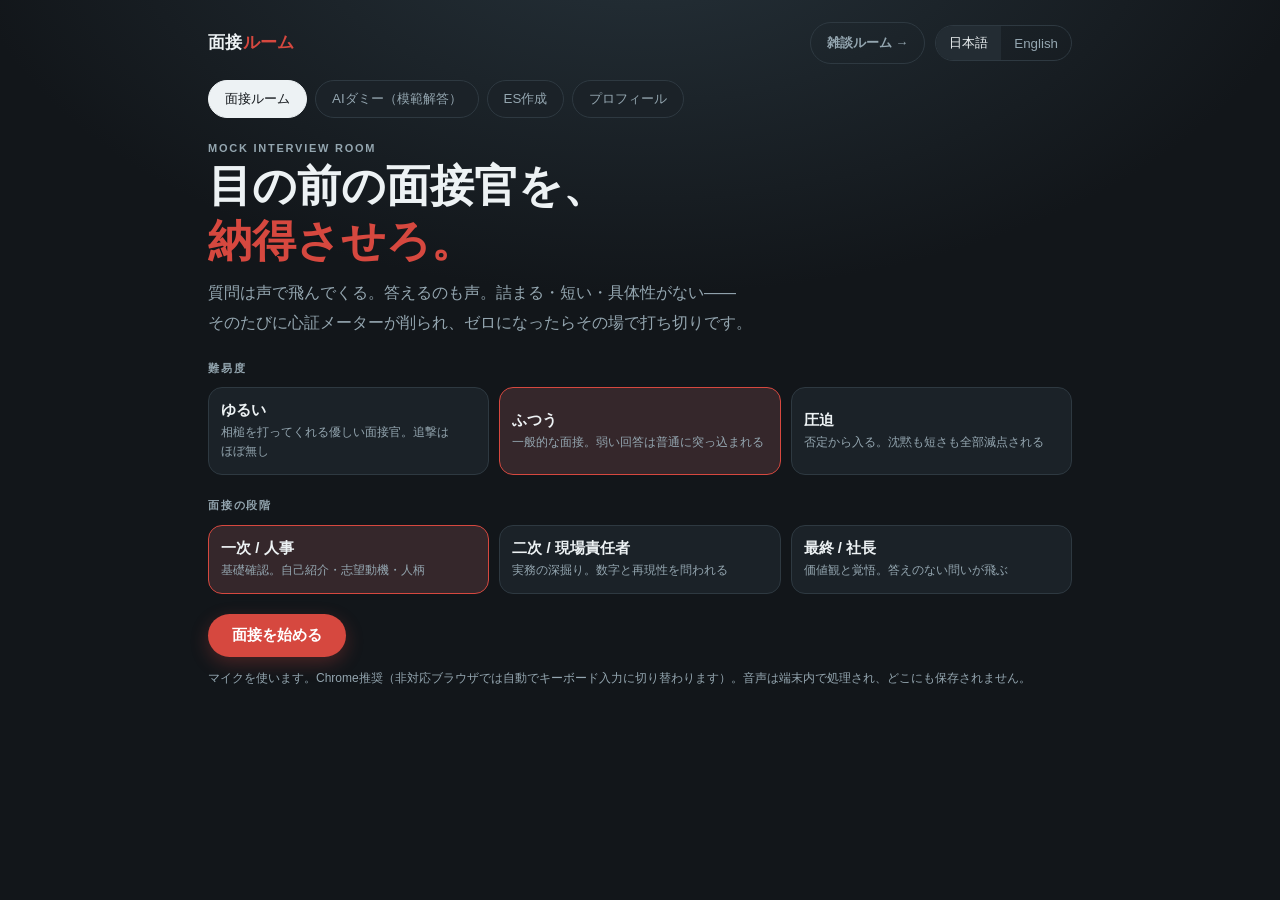
==== commit 430308ce: "雑談ルーム追加＋共通CSS切り出し" ====
--- a/index.html
+++ b/index.html
@@ -4,145 +4,14 @@
 <meta charset="utf-8">
 <meta name="viewport" content="width=device-width,initial-scale=1,viewport-fit=cover">
 <title>面接ルーム — 圧迫面接 & ES対策</title>
-<style>
-:root{
-  --bg:#12161A; --panel:#1B2228; --panel2:#232C33;
-  --ink:#EDF2F4; --sub:#94A6B0; --line:#2E3941;
-  --accent:#D6483F; --ok:#4FB286; --warn:#E0A93B; --info:#5C9CD6;
-  --ease-out:cubic-bezier(.22,1,.36,1); --spring:cubic-bezier(.34,1.56,.64,1);
-}
-*{box-sizing:border-box;margin:0;padding:0}
-body{
-  background:radial-gradient(1100px 620px at 50% -10%,#26323A 0%,transparent 62%),var(--bg);
-  color:var(--ink);min-height:100dvh;
-  font-family:-apple-system,BlinkMacSystemFont,"Hiragino Sans","Hiragino Kaku Gothic ProN","Noto Sans JP",Meiryo,sans-serif;
-  line-height:1.85;-webkit-font-smoothing:antialiased;
-}
-body,p,li,td,th,div,span,b,small,summary,button,a,h1,h2,h3,h4,label{
-  word-break:auto-phrase;line-break:strict;overflow-wrap:anywhere;
-}
-h1,h2,h3,h4,.btn,.chip,.pill,.eyebrow,.meterLabel,.hint,.opt .t{text-wrap:balance}
-p,.subtitle,.gen{text-wrap:pretty}
-.wrap{max-width:900px;margin:0 auto;padding:16px 18px 44px}
-.eyebrow{letter-spacing:.16em;font-size:11px;font-weight:800;color:var(--sub)}
-.num{font-variant-numeric:tabular-nums}
-:focus-visible{outline:2px solid var(--ok);outline-offset:2px}
-body[data-lang="ja"] .en{display:none}
-body[data-lang="en"] .ja{display:none}
-
-.btn{border:0;border-radius:999px;padding:12px 24px;font-size:15px;font-weight:800;
-  background:var(--accent);color:#fff;cursor:pointer;font-family:inherit;
-  transition:transform .12s var(--spring),box-shadow .12s ease,background .12s ease;
-  box-shadow:0 6px 18px rgba(214,72,63,.28)}
-.btn:hover{transform:translateY(-2px);box-shadow:0 12px 26px rgba(214,72,63,.34)}
-.btn:active{transform:translateY(0) scale(.98)}
-.btn.ghost{background:transparent;color:var(--sub);border:1px solid var(--line);box-shadow:none}
-.btn.ghost:hover{color:var(--ink);border-color:var(--sub)}
-.btn.sm{padding:8px 16px;font-size:13px}
-.btn[disabled]{opacity:.4;pointer-events:none}
-.card{background:var(--panel);border:1px solid var(--line);border-radius:16px;padding:18px}
-.hint{font-size:12px;color:var(--sub)}
-input[type=text],textarea,select{background:var(--panel);border:1px solid var(--line);border-radius:12px;
-  padding:11px 13px;color:var(--ink);font-size:15px;font-family:inherit;width:100%}
-textarea{resize:vertical;min-height:74px;line-height:1.7}
-label .lb{font-size:12px;font-weight:800;color:var(--sub);display:block;margin-bottom:5px}
-
-/* ヘッダ / タブ */
-header{display:flex;align-items:center;gap:10px;flex-wrap:wrap;padding:6px 0 16px}
-.logo{font-weight:900;font-size:17px;letter-spacing:.02em}
-.logo span{color:var(--accent)}
-.langsw{margin-left:auto;display:flex;border:1px solid var(--line);border-radius:999px;overflow:hidden}
-.langsw button{background:transparent;border:0;color:var(--sub);font:800 12px/1 inherit;padding:8px 13px;cursor:pointer}
-.langsw button[aria-pressed="true"]{background:var(--panel2);color:var(--ink)}
-nav.tabs{display:flex;gap:8px;flex-wrap:wrap;margin-bottom:20px}
-nav.tabs button{background:var(--panel);border:1px solid var(--line);border-radius:999px;color:var(--sub);
-  font:800 13px/1.4 inherit;padding:9px 16px;cursor:pointer;transition:all .15s var(--ease-out)}
-nav.tabs button:hover{color:var(--ink)}
-nav.tabs button[aria-pressed="true"]{background:var(--ink);color:#12161A;border-color:var(--ink)}
-.view{display:none;flex-direction:column;gap:18px}
-.view.on{display:flex}
-
-/* スタート */
-.title{font-size:clamp(28px,6.6vw,44px);line-height:1.25;font-weight:900}
-.title b{color:var(--accent)}
-.lead{color:var(--sub);max-width:62ch}
-.group{display:flex;flex-direction:column;gap:9px}
-.opts{display:grid;grid-template-columns:repeat(3,1fr);gap:10px}
-.opt{background:var(--panel);border:1px solid var(--line);border-radius:14px;padding:13px 12px;
-  cursor:pointer;text-align:left;color:var(--ink);font-family:inherit;
-  transition:transform .16s var(--ease-out),border-color .16s ease,background .16s ease}
-.opt:hover{transform:translateY(-3px);border-color:var(--sub)}
-.opt[aria-pressed="true"]{border-color:var(--accent);background:color-mix(in srgb,var(--accent) 14%,var(--panel))}
-.opt .t{font-weight:800;font-size:15px}
-.opt .d{font-size:12px;color:var(--sub);line-height:1.6;margin-top:3px}
-
-/* 面接ルーム */
-.topbar{display:flex;align-items:center;gap:12px;flex-wrap:wrap}
-.pill{background:var(--panel);border:1px solid var(--line);border-radius:999px;
-  padding:5px 13px;font-size:12px;font-weight:700;color:var(--sub);white-space:nowrap}
-.meterBox{flex:1;min-width:190px}
-.meterLabel{display:flex;justify-content:space-between;font-size:11px;font-weight:800;color:var(--sub);letter-spacing:.08em}
-.meterTrack{height:10px;background:#0C1013;border-radius:999px;overflow:hidden;border:1px solid var(--line)}
-.meterFill{height:100%;width:100%;background:var(--ok);border-radius:999px;transition:width .5s var(--ease-out),background .5s ease}
-.stage{position:relative;display:grid;place-items:center}
-.stage::before{content:"";position:absolute;top:6%;width:min(420px,80vw);aspect-ratio:1;border-radius:50%;
-  background:radial-gradient(circle,rgba(255,255,255,.075),transparent 70%);filter:blur(4px)}
-.desk{position:absolute;bottom:0;width:min(660px,102%);height:52px;border-radius:14px 14px 0 0;
-  background:linear-gradient(#2C373F,#1A2127);border:1px solid var(--line);border-bottom:0}
-svg.face{position:relative;width:min(320px,70vw);display:block;
-  filter:drop-shadow(0 22px 40px rgba(0,0,0,.5));animation:enter .8s var(--ease-out) both}
-@keyframes enter{from{opacity:0;transform:translateY(22px) scale(.96)}to{opacity:1;transform:none}}
-.brow,.mouth,.eyelid{transition:transform .45s var(--ease-out),d .45s var(--ease-out),opacity .3s ease}
-.face.talking .mouth{animation:talk .34s ease-in-out infinite alternate;transform-origin:center}
-@keyframes talk{from{transform:scaleY(.45)}to{transform:scaleY(1.25)}}
-.subtitle{background:var(--panel);border:1px solid var(--line);border-left:4px solid var(--accent);
-  border-radius:12px;padding:14px 16px;font-size:clamp(16px,3.9vw,20px);font-weight:700;min-height:70px}
-.subtitle .tr{display:block;font-size:13px;font-weight:600;color:var(--sub);margin-top:6px;line-height:1.6}
-.you{background:var(--panel2);border:1px solid var(--line);border-radius:12px;padding:12px 15px;
-  font-size:15px;color:var(--sub);min-height:56px}
-.you b{color:var(--ink);font-weight:600}
-.controls{display:flex;gap:9px;align-items:center;flex-wrap:wrap}
-.mic{width:11px;height:11px;border-radius:50%;background:#4a5860;flex:none}
-.mic.live{background:var(--accent);box-shadow:0 0 0 6px rgba(214,72,63,.16)}
-.flash{animation:flash .5s var(--ease-out)}
-@keyframes flash{0%{box-shadow:0 0 0 0 rgba(214,72,63,.55)}100%{box-shadow:0 0 0 26px rgba(214,72,63,0)}}
-.dummy{background:color-mix(in srgb,var(--info) 12%,var(--panel));border:1px solid color-mix(in srgb,var(--info) 40%,var(--line));
-  border-radius:12px;padding:13px 16px;font-size:15px;display:none}
-.dummy.on{display:block}
-.dummy .h{font-size:11px;font-weight:800;letter-spacing:.14em;color:var(--info);margin-bottom:6px}
-
-/* 結果 */
-.verdict{font-size:clamp(26px,6.4vw,40px);font-weight:900;line-height:1.3}
-.bars{display:flex;flex-direction:column;gap:12px}
-.bar .lab{display:flex;justify-content:space-between;font-size:13px;font-weight:700;gap:10px}
-.bar .tr{height:8px;background:#0C1013;border-radius:999px;overflow:hidden;border:1px solid var(--line);margin-top:5px}
-.bar .fl{height:100%;border-radius:999px}
-.log{display:flex;flex-direction:column;gap:13px;max-height:340px;overflow-y:auto}
-.log .q{font-weight:800}.log .a{color:var(--sub);font-size:14px}.log .n{font-size:12px;color:var(--warn)}
-
-/* プロフィール / 生成 */
-.form{display:grid;grid-template-columns:1fr 1fr;gap:14px}
-.form label{display:block}
-.form .full{grid-column:1/-1}
-.gen{background:var(--panel2);border:1px solid var(--line);border-radius:12px;padding:16px;
-  font-size:15.5px;line-height:1.95;white-space:pre-wrap;min-height:80px}
-.gaps{font-size:13px;color:var(--warn);display:flex;flex-direction:column;gap:4px}
-.row{display:flex;gap:10px;flex-wrap:wrap;align-items:center}
-.count{font-size:12px;font-weight:800;color:var(--sub)}
-.chips{display:flex;gap:8px;flex-wrap:wrap}
-.chip{background:var(--panel);border:1px solid var(--line);border-radius:999px;padding:7px 14px;
-  font-size:13px;font-weight:700;color:var(--sub);cursor:pointer;font-family:inherit;transition:all .15s var(--ease-out)}
-.chip:hover{color:var(--ink);border-color:var(--sub)}
-.chip[aria-pressed="true"]{background:color-mix(in srgb,var(--info) 18%,var(--panel));border-color:var(--info);color:var(--ink)}
-@media(max-width:640px){.opts,.form{grid-template-columns:1fr}}
-@media(prefers-reduced-motion:reduce){*{animation:none!important;transition:none!important}}
-</style>
+<link rel="stylesheet" href="shared.css">
 </head>
 <body data-lang="ja">
 <div class="wrap">
 
 <header>
   <div class="logo">面接<span>ルーム</span></div>
+  <a class="btn ghost sm roomlink" href="zatsudan.html"><span class="ja">雑談ルーム →</span><span class="en">Small Talk Room →</span></a>
   <div class="langsw">
     <button data-lang="ja" aria-pressed="true">日本語</button>
     <button data-lang="en" aria-pressed="false">English</button>
--- a/shared.css
+++ b/shared.css
@@ -0,0 +1,134 @@
+:root{
+  --bg:#12161A; --panel:#1B2228; --panel2:#232C33;
+  --ink:#EDF2F4; --sub:#94A6B0; --line:#2E3941;
+  --accent:#D6483F; --ok:#4FB286; --warn:#E0A93B; --info:#5C9CD6;
+  --ease-out:cubic-bezier(.22,1,.36,1); --spring:cubic-bezier(.34,1.56,.64,1);
+}
+*{box-sizing:border-box;margin:0;padding:0}
+body{
+  background:radial-gradient(1100px 620px at 50% -10%,#26323A 0%,transparent 62%),var(--bg);
+  color:var(--ink);min-height:100dvh;
+  font-family:-apple-system,BlinkMacSystemFont,"Hiragino Sans","Hiragino Kaku Gothic ProN","Noto Sans JP",Meiryo,sans-serif;
+  line-height:1.85;-webkit-font-smoothing:antialiased;
+}
+body,p,li,td,th,div,span,b,small,summary,button,a,h1,h2,h3,h4,label{
+  word-break:auto-phrase;line-break:strict;overflow-wrap:anywhere;
+}
+h1,h2,h3,h4,.btn,.chip,.pill,.eyebrow,.meterLabel,.hint,.opt .t{text-wrap:balance}
+p,.subtitle,.gen{text-wrap:pretty}
+.wrap{max-width:900px;margin:0 auto;padding:16px 18px 44px}
+.eyebrow{letter-spacing:.16em;font-size:11px;font-weight:800;color:var(--sub)}
+.num{font-variant-numeric:tabular-nums}
+:focus-visible{outline:2px solid var(--ok);outline-offset:2px}
+body[data-lang="ja"] .en{display:none}
+body[data-lang="en"] .ja{display:none}
+
+.btn{border:0;border-radius:999px;padding:12px 24px;font-size:15px;font-weight:800;
+  background:var(--accent);color:#fff;cursor:pointer;font-family:inherit;
+  transition:transform .12s var(--spring),box-shadow .12s ease,background .12s ease;
+  box-shadow:0 6px 18px rgba(214,72,63,.28)}
+.btn:hover{transform:translateY(-2px);box-shadow:0 12px 26px rgba(214,72,63,.34)}
+.btn:active{transform:translateY(0) scale(.98)}
+.btn.ghost{background:transparent;color:var(--sub);border:1px solid var(--line);box-shadow:none}
+.btn.ghost:hover{color:var(--ink);border-color:var(--sub)}
+.btn.sm{padding:8px 16px;font-size:13px}
+.btn[disabled]{opacity:.4;pointer-events:none}
+.card{background:var(--panel);border:1px solid var(--line);border-radius:16px;padding:18px}
+.hint{font-size:12px;color:var(--sub)}
+input[type=text],textarea,select{background:var(--panel);border:1px solid var(--line);border-radius:12px;
+  padding:11px 13px;color:var(--ink);font-size:15px;font-family:inherit;width:100%}
+textarea{resize:vertical;min-height:74px;line-height:1.7}
+label .lb{font-size:12px;font-weight:800;color:var(--sub);display:block;margin-bottom:5px}
+
+/* ヘッダ / タブ */
+header{display:flex;align-items:center;gap:10px;flex-wrap:wrap;padding:6px 0 16px}
+.logo{font-weight:900;font-size:17px;letter-spacing:.02em}
+.logo span{color:var(--accent)}
+.langsw{margin-left:auto;display:flex;border:1px solid var(--line);border-radius:999px;overflow:hidden}
+.langsw button{background:transparent;border:0;color:var(--sub);font:800 12px/1 inherit;padding:8px 13px;cursor:pointer}
+.langsw button[aria-pressed="true"]{background:var(--panel2);color:var(--ink)}
+nav.tabs{display:flex;gap:8px;flex-wrap:wrap;margin-bottom:20px}
+nav.tabs button{background:var(--panel);border:1px solid var(--line);border-radius:999px;color:var(--sub);
+  font:800 13px/1.4 inherit;padding:9px 16px;cursor:pointer;transition:all .15s var(--ease-out)}
+nav.tabs button:hover{color:var(--ink)}
+nav.tabs button[aria-pressed="true"]{background:var(--ink);color:#12161A;border-color:var(--ink)}
+.view{display:none;flex-direction:column;gap:18px}
+.view.on{display:flex}
+
+/* スタート */
+.title{font-size:clamp(28px,6.6vw,44px);line-height:1.25;font-weight:900}
+.title b{color:var(--accent)}
+.lead{color:var(--sub);max-width:62ch}
+.group{display:flex;flex-direction:column;gap:9px}
+.opts{display:grid;grid-template-columns:repeat(3,1fr);gap:10px}
+.opt{background:var(--panel);border:1px solid var(--line);border-radius:14px;padding:13px 12px;
+  cursor:pointer;text-align:left;color:var(--ink);font-family:inherit;
+  transition:transform .16s var(--ease-out),border-color .16s ease,background .16s ease}
+.opt:hover{transform:translateY(-3px);border-color:var(--sub)}
+.opt[aria-pressed="true"]{border-color:var(--accent);background:color-mix(in srgb,var(--accent) 14%,var(--panel))}
+.opt .t{font-weight:800;font-size:15px}
+.opt .d{font-size:12px;color:var(--sub);line-height:1.6;margin-top:3px}
+
+/* 面接ルーム */
+.topbar{display:flex;align-items:center;gap:12px;flex-wrap:wrap}
+.pill{background:var(--panel);border:1px solid var(--line);border-radius:999px;
+  padding:5px 13px;font-size:12px;font-weight:700;color:var(--sub);white-space:nowrap}
+.meterBox{flex:1;min-width:190px}
+.meterLabel{display:flex;justify-content:space-between;font-size:11px;font-weight:800;color:var(--sub);letter-spacing:.08em}
+.meterTrack{height:10px;background:#0C1013;border-radius:999px;overflow:hidden;border:1px solid var(--line)}
+.meterFill{height:100%;width:100%;background:var(--ok);border-radius:999px;transition:width .5s var(--ease-out),background .5s ease}
+.stage{position:relative;display:grid;place-items:center}
+.stage::before{content:"";position:absolute;top:6%;width:min(420px,80vw);aspect-ratio:1;border-radius:50%;
+  background:radial-gradient(circle,rgba(255,255,255,.075),transparent 70%);filter:blur(4px)}
+.desk{position:absolute;bottom:0;width:min(660px,102%);height:52px;border-radius:14px 14px 0 0;
+  background:linear-gradient(#2C373F,#1A2127);border:1px solid var(--line);border-bottom:0}
+svg.face{position:relative;width:min(320px,70vw);display:block;
+  filter:drop-shadow(0 22px 40px rgba(0,0,0,.5));animation:enter .8s var(--ease-out) both}
+@keyframes enter{from{opacity:0;transform:translateY(22px) scale(.96)}to{opacity:1;transform:none}}
+.brow,.mouth,.eyelid{transition:transform .45s var(--ease-out),d .45s var(--ease-out),opacity .3s ease}
+.face.talking .mouth{animation:talk .34s ease-in-out infinite alternate;transform-origin:center}
+@keyframes talk{from{transform:scaleY(.45)}to{transform:scaleY(1.25)}}
+.subtitle{background:var(--panel);border:1px solid var(--line);border-left:4px solid var(--accent);
+  border-radius:12px;padding:14px 16px;font-size:clamp(16px,3.9vw,20px);font-weight:700;min-height:70px}
+.subtitle .tr{display:block;font-size:13px;font-weight:600;color:var(--sub);margin-top:6px;line-height:1.6}
+.you{background:var(--panel2);border:1px solid var(--line);border-radius:12px;padding:12px 15px;
+  font-size:15px;color:var(--sub);min-height:56px}
+.you b{color:var(--ink);font-weight:600}
+.controls{display:flex;gap:9px;align-items:center;flex-wrap:wrap}
+.mic{width:11px;height:11px;border-radius:50%;background:#4a5860;flex:none}
+.mic.live{background:var(--accent);box-shadow:0 0 0 6px rgba(214,72,63,.16)}
+.flash{animation:flash .5s var(--ease-out)}
+@keyframes flash{0%{box-shadow:0 0 0 0 rgba(214,72,63,.55)}100%{box-shadow:0 0 0 26px rgba(214,72,63,0)}}
+.dummy{background:color-mix(in srgb,var(--info) 12%,var(--panel));border:1px solid color-mix(in srgb,var(--info) 40%,var(--line));
+  border-radius:12px;padding:13px 16px;font-size:15px;display:none}
+.dummy.on{display:block}
+.dummy .h{font-size:11px;font-weight:800;letter-spacing:.14em;color:var(--info);margin-bottom:6px}
+
+/* 結果 */
+.verdict{font-size:clamp(26px,6.4vw,40px);font-weight:900;line-height:1.3}
+.bars{display:flex;flex-direction:column;gap:12px}
+.bar .lab{display:flex;justify-content:space-between;font-size:13px;font-weight:700;gap:10px}
+.bar .tr{height:8px;background:#0C1013;border-radius:999px;overflow:hidden;border:1px solid var(--line);margin-top:5px}
+.bar .fl{height:100%;border-radius:999px}
+.log{display:flex;flex-direction:column;gap:13px;max-height:340px;overflow-y:auto}
+.log .q{font-weight:800}.log .a{color:var(--sub);font-size:14px}.log .n{font-size:12px;color:var(--warn)}
+
+/* プロフィール / 生成 */
+.form{display:grid;grid-template-columns:1fr 1fr;gap:14px}
+.form label{display:block}
+.form .full{grid-column:1/-1}
+.gen{background:var(--panel2);border:1px solid var(--line);border-radius:12px;padding:16px;
+  font-size:15.5px;line-height:1.95;white-space:pre-wrap;min-height:80px}
+.gaps{font-size:13px;color:var(--warn);display:flex;flex-direction:column;gap:4px}
+.row{display:flex;gap:10px;flex-wrap:wrap;align-items:center}
+.count{font-size:12px;font-weight:800;color:var(--sub)}
+.chips{display:flex;gap:8px;flex-wrap:wrap}
+.chip{background:var(--panel);border:1px solid var(--line);border-radius:999px;padding:7px 14px;
+  font-size:13px;font-weight:700;color:var(--sub);cursor:pointer;font-family:inherit;transition:all .15s var(--ease-out)}
+.chip:hover{color:var(--ink);border-color:var(--sub)}
+.chip[aria-pressed="true"]{background:color-mix(in srgb,var(--info) 18%,var(--panel));border-color:var(--info);color:var(--ink)}
+@media(max-width:640px){.opts,.form{grid-template-columns:1fr}}
+@media(prefers-reduced-motion:reduce){*{animation:none!important;transition:none!important}}
+a.btn{text-decoration:none;display:inline-block}
+.roomlink{margin-left:auto}
+.langsw{margin-left:0}
